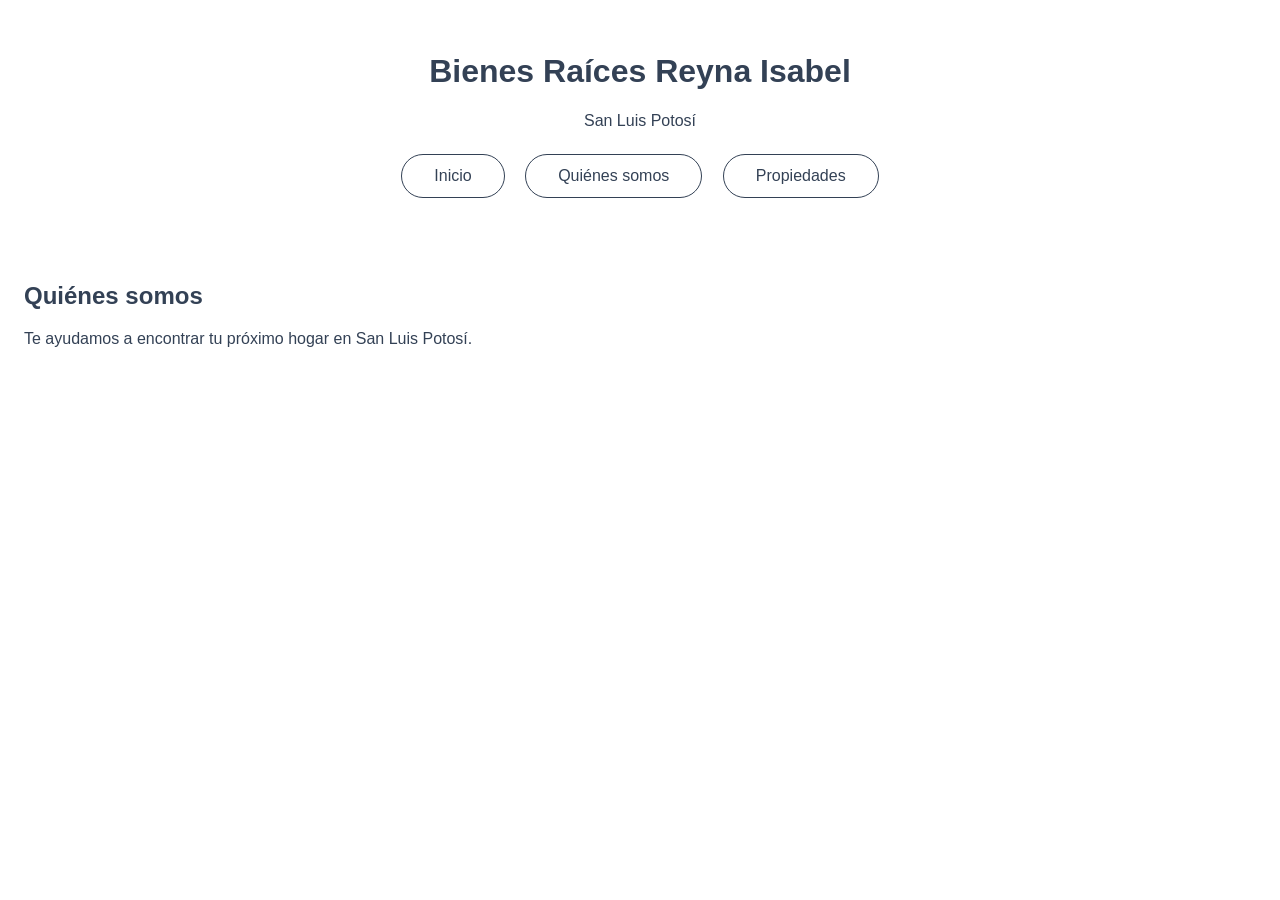
==== index.html @ 8a2de8f6 "Agregar inicio de navegacion y estilos base" ====
<!DOCTYPE html>
<html lang="es">
<head>
    <meta charset="UTF-8">
    <meta name="viewport" content="width=device-width, initial-scale=1.0">
    <title>Bienes Raíces Reyna Isabel</title>
    <link rel="stylesheet" href="style.css">
</head>
<body>
    <header id="inicio">
        <h1>Bienes Raíces Reyna Isabel</h1>
        <p>San Luis Potosí</p>

        <nav>
            <a href="#inicio">Inicio</a>
            <a href="#quienes-somos">Quiénes somos</a>
            <a href="propiedades.html">Propiedades</a>
        </nav>
    </header>

    <main>
        <section id="quienes-somos">
            <h2>Quiénes somos</h2>
            <p>Te ayudamos a encontrar tu próximo hogar en San Luis Potosí.</p>
        </section>
    </main>
</body>
---- style.css ----
body {
    font-family: Arial, sans-serif;
    margin: 0;
    color: #334155;
}

header {
    text-align: center;
    padding: 32px 20px;
}

nav a {
    display: inline-block;
    margin: 8px;
    padding: 12px 32px;
    border: 1px solid #334155;
    border-radius: 30px;
    color: #334155;
    text-decoration: none;
}

main {
    padding: 24px;
}
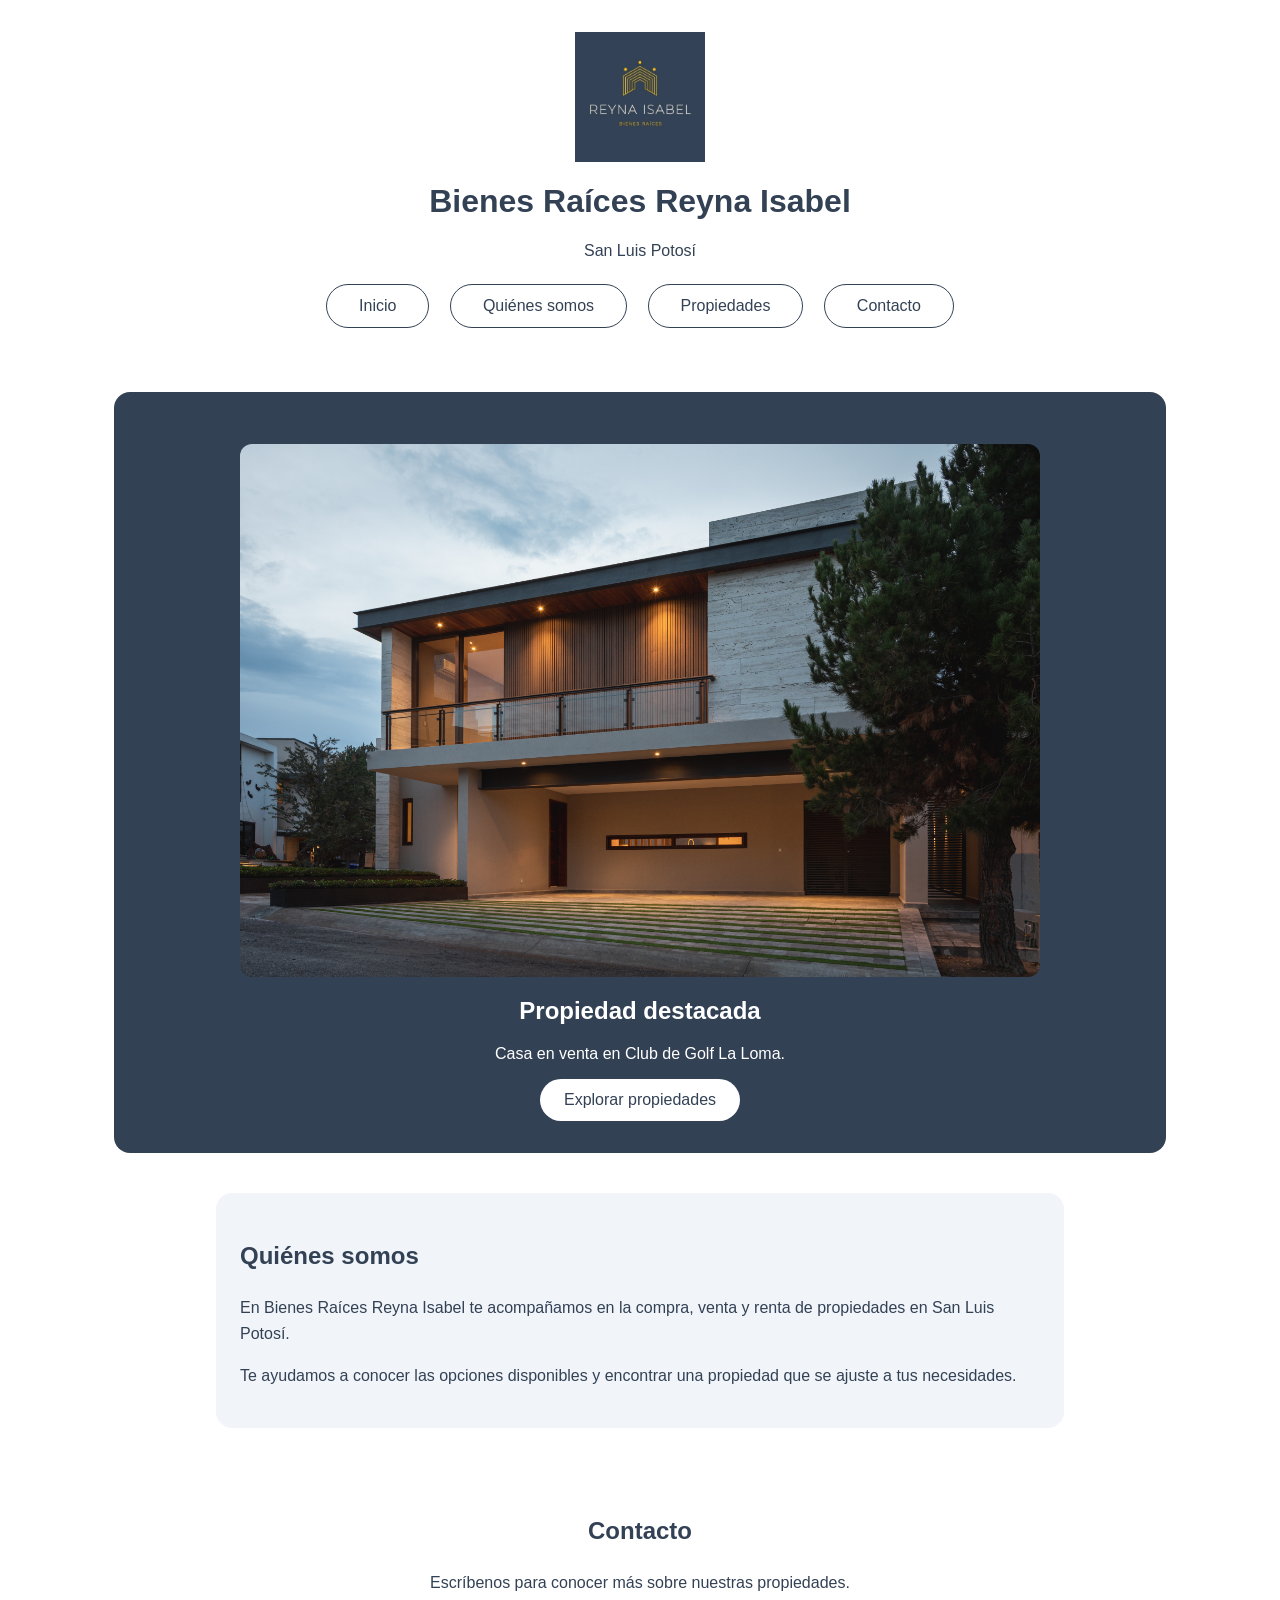
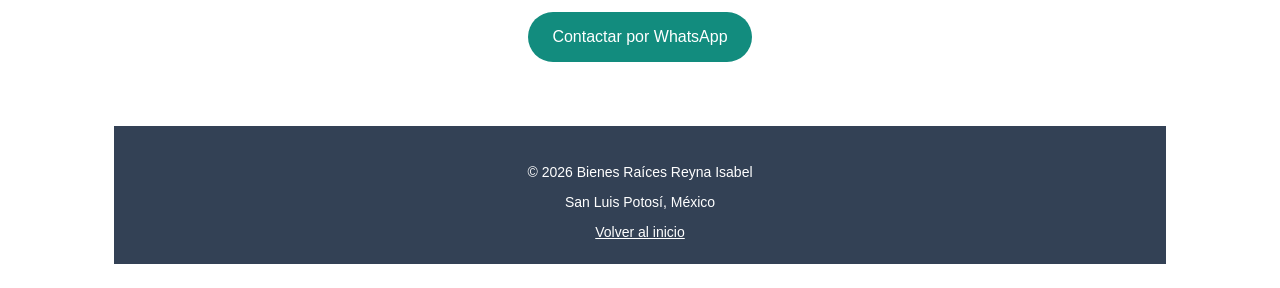
==== commit 04992a38: "Pagina de inicio" ====
--- a/index.html
+++ b/index.html
@@ -8,6 +8,11 @@
 </head>
 <body>
     <header id="inicio">
+    <img
+    src="images/logo.jpeg"
+    alt="Logo de Bienes Raíces Reyna Isabel"
+    class="logo"
+>
         <h1>Bienes Raíces Reyna Isabel</h1>
         <p>San Luis Potosí</p>
 
@@ -15,13 +20,45 @@
             <a href="#inicio">Inicio</a>
             <a href="#quienes-somos">Quiénes somos</a>
             <a href="propiedades.html">Propiedades</a>
+            <a href="#contacto">Contacto</a>
         </nav>
     </header>
 
     <main>
+        <section class="propiedad-destacada">
+            <img src="images/La Paloma-9.jpg" alt="Fachada de la casa en venta en Club de Golf La Loma" class="imagen-destacada">
+            <h2>Propiedad destacada</h2>
+            <p>Casa en venta en Club de Golf La Loma.</p>
+            <a href="propiedades.html" class="boton">
+                 Explorar propiedades
+             </a>
+</section>
         <section id="quienes-somos">
             <h2>Quiénes somos</h2>
-            <p>Te ayudamos a encontrar tu próximo hogar en San Luis Potosí.</p>
+            <p>
+               En Bienes Raíces Reyna Isabel te acompañamos en la
+               compra, venta y renta de propiedades en San Luis Potosí.
+            </p>
+            <p>
+                Te ayudamos a conocer las opciones disponibles y 
+                encontrar una propiedad que se ajuste a tus necesidades.
+            </p>
         </section>
+        <section id="contacto">
+            <h2>Contacto</h2>
+            <p>Escríbenos para conocer más sobre nuestras propiedades.</p>
+
+            <a href="https://wa.me/5214444917647"
+            class="boton boton-contacto"
+            target="_blank"
+            rel="noopener noreferrer">
+                 Contactar por WhatsApp
+            </a>
+        </section>
+        <footer>
+            <p>&copy; 2026 Bienes Raíces Reyna Isabel</p>
+            <p>San Luis Potosí, México</p>
+            <a href="#inicio">Volver al inicio</a>
+        </footer>
     </main>
 </body>
--- a/style.css
+++ b/style.css
@@ -21,4 +21,98 @@
 
 main {
     padding: 24px;
+    max-width: 1100px;
+    margin: 0 auto;
+    box-sizing: border-box;
+}
+.logo {
+    width: 130px;
+    max-width: 100%;
+    height: auto;
+    display: block;
+    margin: 0 auto 16px;
+}
+.propiedad-destacada {
+    background-color: #334155;
+    color: #ffffff;
+    padding: 32px 24px;
+    margin-bottom: 40px;
+    border-radius: 16px;
+    text-align: center;
+}
+
+.boton {
+    display: inline-block;
+    background-color: #ffffff;
+    color: #334155;
+    padding: 12px 24px;
+    border-radius: 30px;
+    text-decoration: none;
+}
+.imagen-destacada {
+    display: block;
+    width: 100%;
+    max-width: 800px;
+    height: auto;
+    margin: 20px auto;
+    border-radius: 12px;
+}
+#quienes-somos {
+    background-color: #f1f5f9;
+    max-width: 800px;
+    margin: 0 auto 40px;
+    padding: 24px;
+    border-radius: 16px;
+    line-height: 1.6;
+}
+footer {
+    background-color: #334155;
+    color: #ffffff;
+    text-align: center;
+    padding: 24px;
+    font-size: 14px;
+}
+
+footer a {
+    color: #ffffff;
+}
+#contacto {
+    max-width: 800px;
+    margin: 0 auto 40px;
+    padding: 24px;
+    text-align: center;
+    line-height: 1.6;
+}
+
+.boton-contacto {
+    background-color: #128c7e;
+    color: #ffffff;
+}
+@media (max-width: 600px) {
+    header {
+        padding: 24px 16px;
+    }
+
+    h1 {
+        font-size: 26px;
+    }
+
+    nav a {
+        display: block;
+        margin: 8px 0;
+        padding: 12px 16px;
+    }
+
+    main {
+        padding: 16px;
+    }
+
+    .propiedad-destacada {
+        padding: 24px 16px;
+    }
+
+    #quienes-somos,
+    #contacto {
+        padding: 20px;
+    }
 }
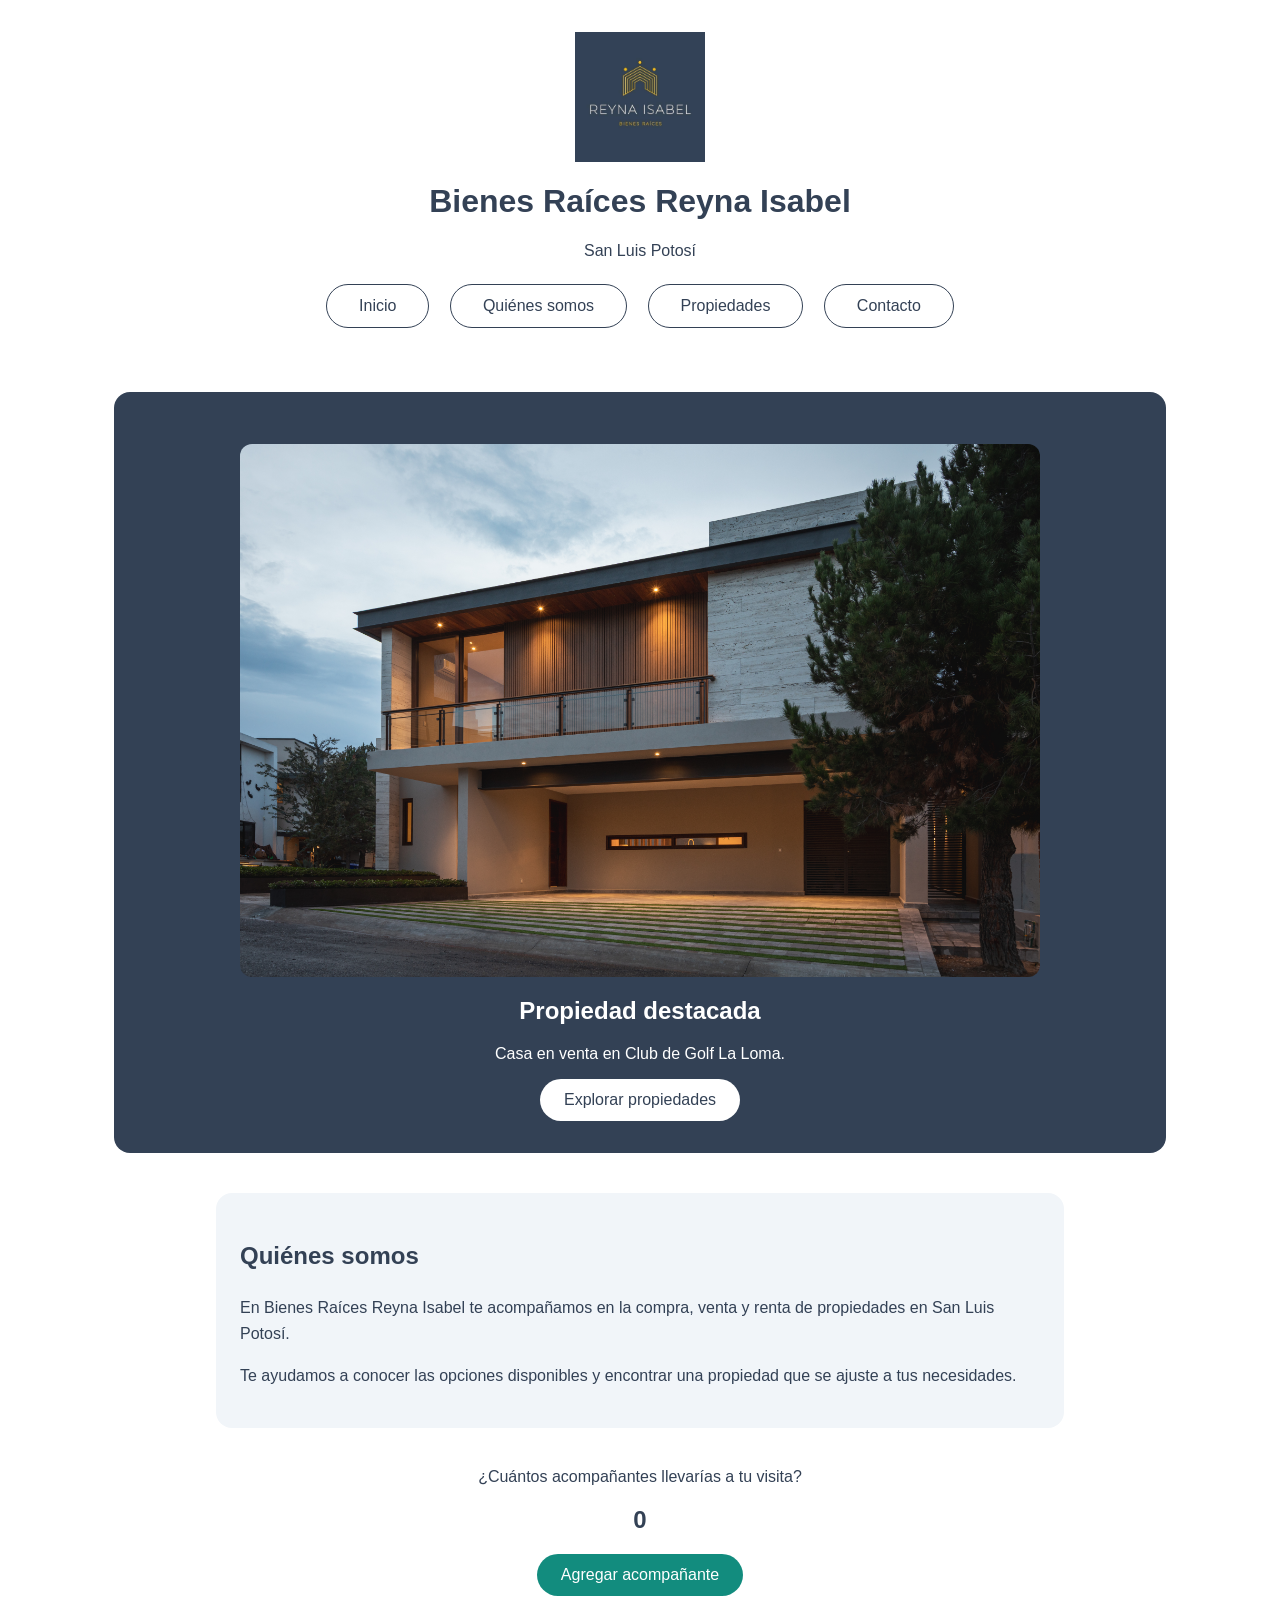
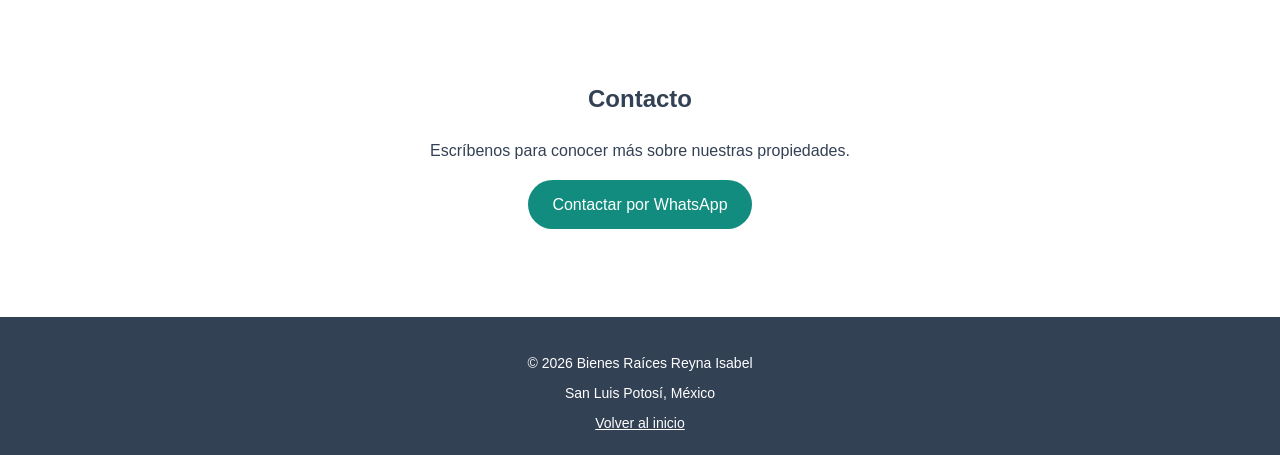
==== commit 13506397: "Fase-4" ====
--- a/index.html
+++ b/index.html
@@ -4,6 +4,7 @@
     <meta charset="UTF-8">
     <meta name="viewport" content="width=device-width, initial-scale=1.0">
     <title>Bienes Raíces Reyna Isabel</title>
+    <link rel="stylesheet" href="https://unpkg.com/aos@2.3.1/dist/aos.css">
     <link rel="stylesheet" href="style.css">
 </head>
 <body>
@@ -13,7 +14,8 @@
     alt="Logo de Bienes Raíces Reyna Isabel"
     class="logo"
 >
-        <h1>Bienes Raíces Reyna Isabel</h1>
+        <!--<h1>Bienes Raíces Reyna Isabel</h1> -->
+        <h1 data-aos="fade-up">Bienes Raíces Reyna Isabel</h1>
         <p>San Luis Potosí</p>
 
         <nav>
@@ -32,17 +34,29 @@
             <a href="propiedades.html" class="boton">
                  Explorar propiedades
              </a>
-</section>
+        </section>
         <section id="quienes-somos">
-            <h2>Quiénes somos</h2>
-            <p>
+            <!--<h2>Quiénes somos</h2> -->
+            <h2 data-aos="fade-up">Quiénes somos</h2>
+            <p data-aos="fade-up"> <!-- Quitar el data aos y solo dejar <p> para quitar efecto -->
                En Bienes Raíces Reyna Isabel te acompañamos en la
                compra, venta y renta de propiedades en San Luis Potosí.
             </p>
-            <p>
+            <p data-aos="fade-up"> <!-- Quitar el data aos y solo dejar <p> para quitar efecto -->
                 Te ayudamos a conocer las opciones disponibles y 
                 encontrar una propiedad que se ajuste a tus necesidades.
             </p>
+        </section>
+        <section id="acompanantes">
+            <p>¿Cuántos acompañantes llevarías a tu visita?</p>
+
+            <h2 id="contador">0</h2>
+
+            <button id="agregar-acompanante"
+            type="button"
+            class="boton boton-contacto">
+             Agregar acompañante
+            </button>
         </section>
         <section id="contacto">
             <h2>Contacto</h2>
@@ -55,10 +69,21 @@
                  Contactar por WhatsApp
             </a>
         </section>
-        <footer>
+    </main>
+    <footer>
             <p>&copy; 2026 Bienes Raíces Reyna Isabel</p>
             <p>San Luis Potosí, México</p>
             <a href="#inicio">Volver al inicio</a>
-        </footer>
-    </main>
-</body>+    </footer>
+    <script src="https://unpkg.com/aos@2.3.1/dist/aos.js"></script>
+
+    <script>
+        AOS.init({
+            duration: 600,
+            once: true
+        });
+    </script>
+
+    <script src="script.js"></script>
+</body>
+</html>
--- a/style.css
+++ b/style.css
@@ -115,4 +115,14 @@
     #contacto {
         padding: 20px;
     }
+}
+#acompanantes {
+    text-align: center;
+    margin-bottom: 40px;
+}
+
+#agregar-acompanante {
+    border: 0;
+    font: inherit;
+    cursor: pointer;
 }
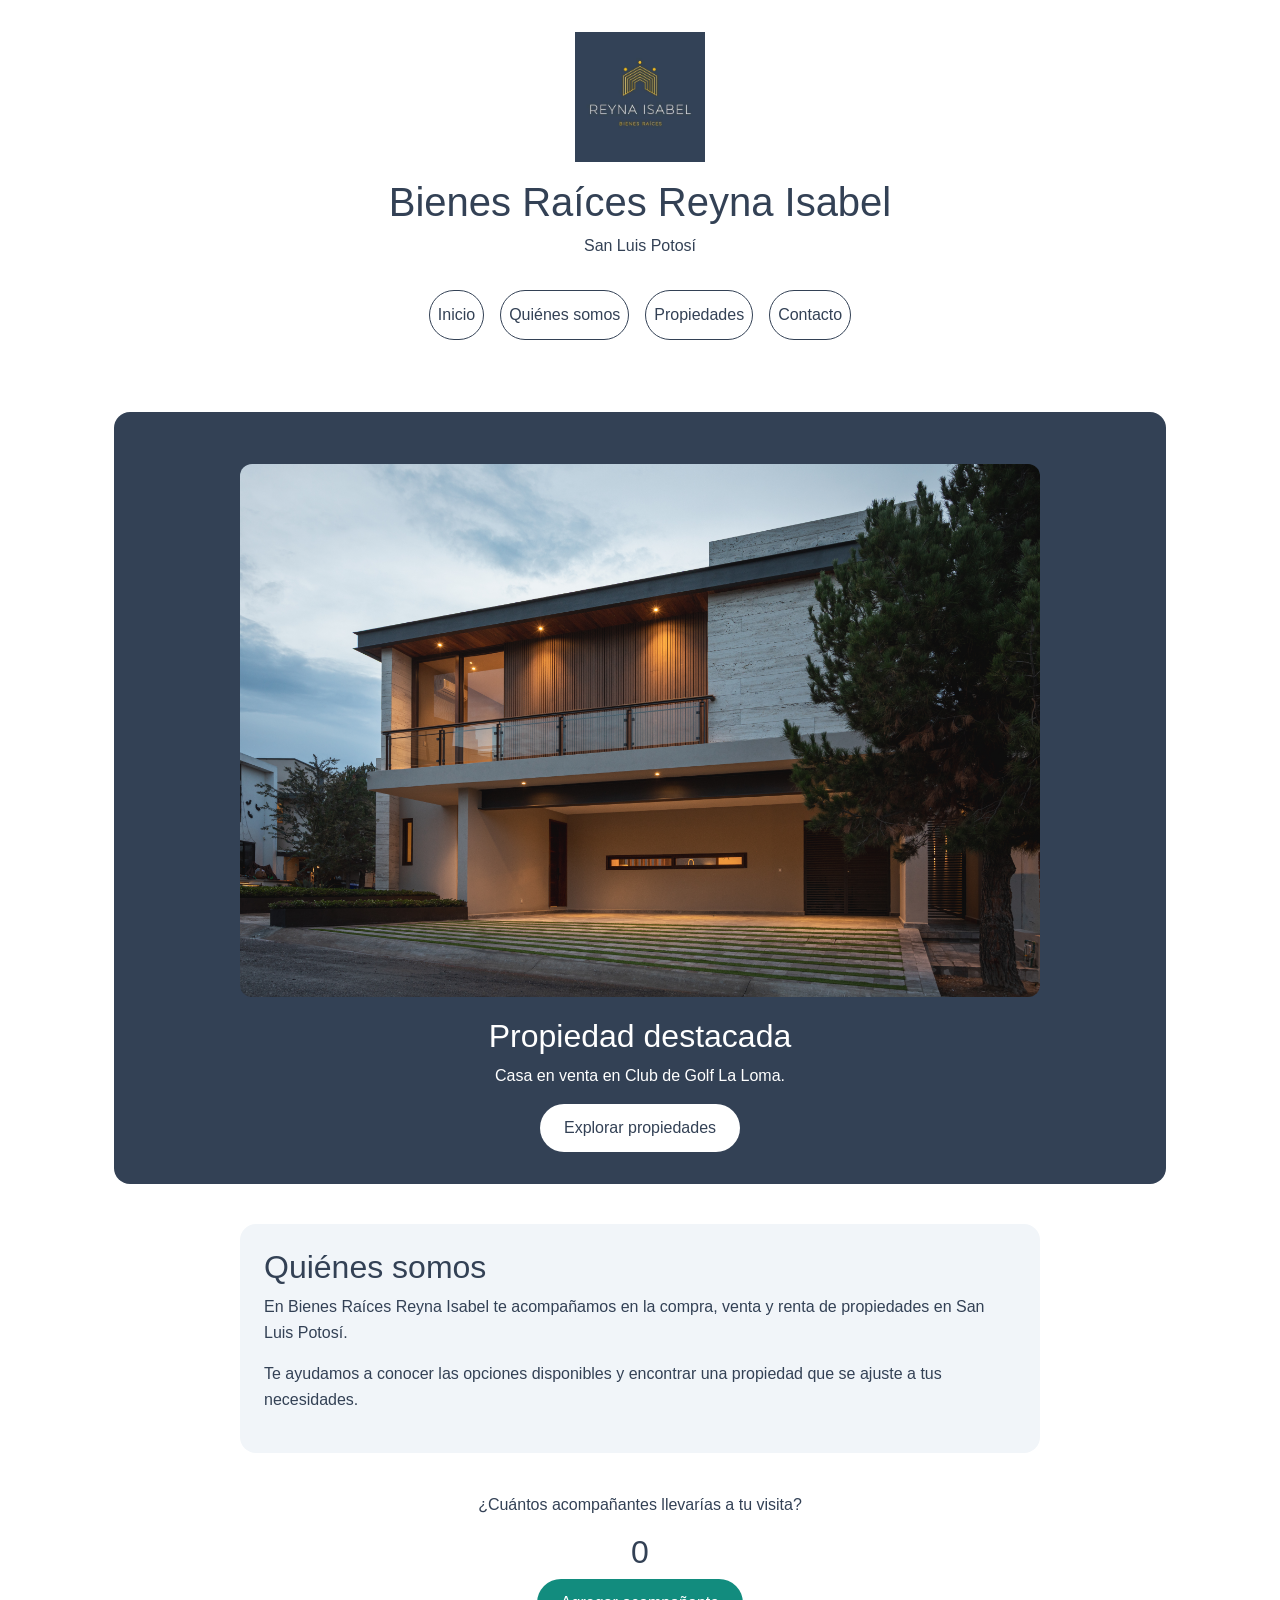
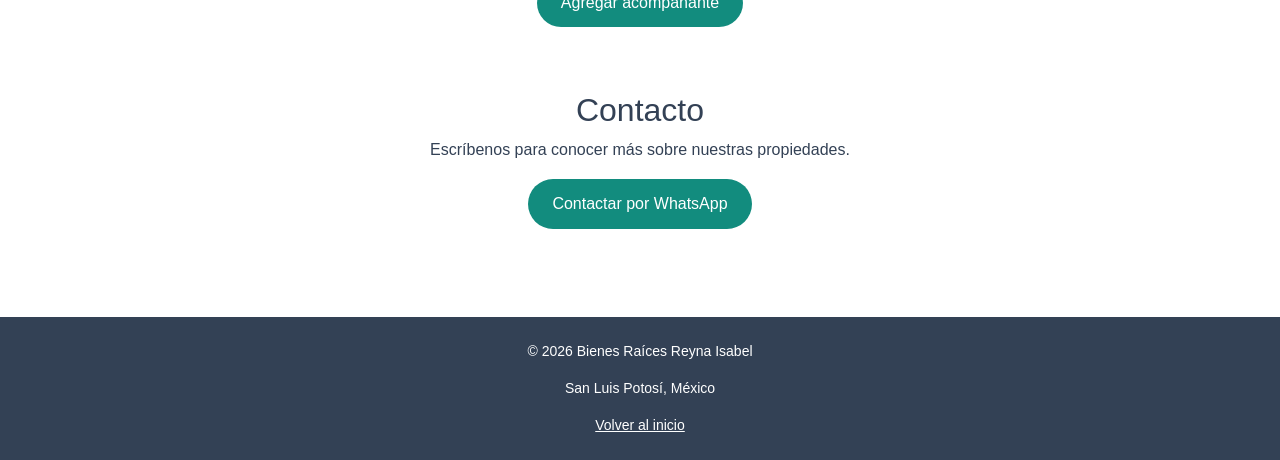
==== commit fb5be51d: "Fase 5: integra Bootstrap y vistas de propiedades" ====
--- a/index.html
+++ b/index.html
@@ -2,9 +2,23 @@
 <html lang="es">
 <head>
     <meta charset="UTF-8">
-    <meta name="viewport" content="width=device-width, initial-scale=1.0">
+
+    <meta name="viewport"
+          content="width=device-width, initial-scale=1.0">
+
     <title>Bienes Raíces Reyna Isabel</title>
-    <link rel="stylesheet" href="https://unpkg.com/aos@2.3.1/dist/aos.css">
+
+    <!-- Bootstrap -->
+    <link
+        href="https://cdn.jsdelivr.net/npm/bootstrap@5.3.8/dist/css/bootstrap.min.css"
+        rel="stylesheet">
+
+    <!-- Animaciones AOS -->
+    <link
+        rel="stylesheet"
+        href="https://unpkg.com/aos@2.3.1/dist/aos.css">
+
+    <!-- Nuestros estilos -->
     <link rel="stylesheet" href="style.css">
 </head>
 <body>
@@ -18,11 +32,47 @@
         <h1 data-aos="fade-up">Bienes Raíces Reyna Isabel</h1>
         <p>San Luis Potosí</p>
 
-        <nav>
-            <a href="#inicio">Inicio</a>
-            <a href="#quienes-somos">Quiénes somos</a>
-            <a href="propiedades.html">Propiedades</a>
-            <a href="#contacto">Contacto</a>
+        <nav class="navbar navbar-expand-lg navbar-light">
+            <div class="container-fluid">
+
+                <button
+                    class="navbar-toggler"
+                    type="button"
+                    data-bs-toggle="collapse"
+                    data-bs-target="#menuPrincipal"
+                    aria-controls="menuPrincipal"
+                    aria-expanded="false"
+                    aria-label="Mostrar navegación">
+
+                    <span class="navbar-toggler-icon"></span>
+                </button>
+
+            <div
+                    class="collapse navbar-collapse justify-content-center"
+                    id="menuPrincipal">
+
+                <div class="navbar-nav">
+
+                    <a class="nav-link" href="#inicio">
+                        Inicio
+                    </a>
+
+                    <a class="nav-link" href="#quienes-somos">
+                        Quiénes somos
+                    </a>
+
+                    <a class="nav-link" href="propiedades.html">
+                        Propiedades
+                    </a>
+
+                    <a class="nav-link" href="#contacto">
+                        Contacto
+                    </a>
+
+                    </div>
+            </div>
+
+            </div>
         </nav>
     </header>
 
@@ -75,15 +125,22 @@
             <p>San Luis Potosí, México</p>
             <a href="#inicio">Volver al inicio</a>
     </footer>
+   <!-- JavaScript de Bootstrap -->
+    <script
+    src="https://cdn.jsdelivr.net/npm/bootstrap@5.3.8/dist/js/bootstrap.bundle.min.js">
+    </script>
+
+    <!-- JavaScript de AOS -->
     <script src="https://unpkg.com/aos@2.3.1/dist/aos.js"></script>
 
     <script>
-        AOS.init({
-            duration: 600,
-            once: true
-        });
+    AOS.init({
+        duration: 600,
+        once: true
+    });
     </script>
 
+    <!-- Nuestro JavaScript -->
     <script src="script.js"></script>
 </body>
 </html>
--- a/style.css
+++ b/style.css
@@ -9,7 +9,7 @@
     padding: 32px 20px;
 }
 
-nav a {
+.navbar-nav .nav-link {
     display: inline-block;
     margin: 8px;
     padding: 12px 32px;
@@ -17,7 +17,18 @@
     border-radius: 30px;
     color: #334155;
     text-decoration: none;
+    background-color: transparent;
 }
+
+/* Ajustes para el menú de Bootstrap */
+.navbar-toggler {
+    margin: 0 auto;
+}
+
+.navbar-nav {
+    text-align: center;
+}
+
 
 main {
     padding: 24px;
@@ -97,9 +108,10 @@
         font-size: 26px;
     }
 
-    nav a {
+    .navbar-nav .nav-link {
         display: block;
-        margin: 8px 0;
+        width: fit-content;
+        margin: 8px auto;
         padding: 12px 16px;
     }
 
@@ -125,4 +137,10 @@
     border: 0;
     font: inherit;
     cursor: pointer;
+}
+/* Imágenes de las propiedades */
+.card-img-top {
+    width: 100%;
+    height: 260px;
+    object-fit: cover;
 }
